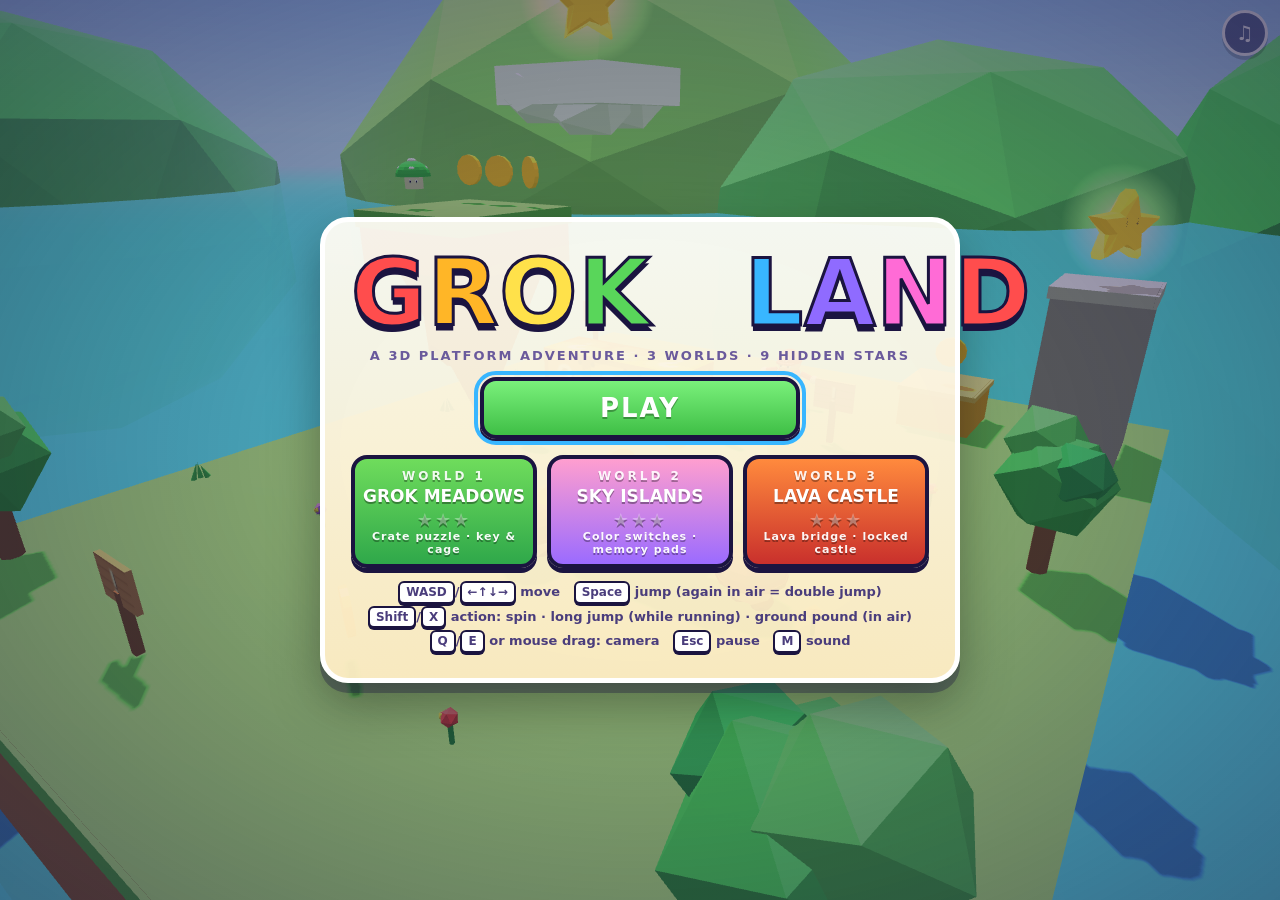
==== index.html @ f2381b89 "Grok Land: 3D platformer" ====
<!DOCTYPE html>
<html lang="en">
<head>
  <meta charset="UTF-8" />
  <meta name="viewport" content="width=device-width, initial-scale=1, maximum-scale=1, user-scalable=no, viewport-fit=cover" />
  <meta name="apple-mobile-web-app-capable" content="yes" />
  <meta name="mobile-web-app-capable" content="yes" />
  <meta name="apple-mobile-web-app-status-bar-style" content="black-translucent" />
  <meta name="theme-color" content="#4fb6ff" />
  <title>GROK LAND</title>
  <link rel="stylesheet" href="style.css" />
  <link rel="icon" href="data:image/svg+xml,%3Csvg xmlns='http://www.w3.org/2000/svg' viewBox='0 0 64 64'%3E%3Crect width='64' height='64' rx='14' fill='%234fb6ff'/%3E%3Cpath d='M32 6l7.6 16.4 17.9 2-13.3 12.1 3.7 17.6L32 45.2 16.1 54.1l3.7-17.6L6.5 24.4l17.9-2z' fill='%23ffd23f' stroke='%23c77700' stroke-width='3'/%3E%3C/svg%3E" />
</head>
<body>
  <canvas id="c"></canvas>

  <div id="hud" class="hidden">
    <div id="hud-left">
      <div id="hearts"><span class="heart on">&#9829;</span><span class="heart on">&#9829;</span><span class="heart on">&#9829;</span></div>
      <div class="pill" id="lives-pill"><span class="face-ico"></span><span class="x">&times;</span><b id="lives">5</b></div>
    </div>
    <div id="hud-right">
      <div class="pill"><span class="coin-ico"></span><b id="coins">0</b></div>
      <div class="pill"><span class="star-ico">&#9733;</span><b id="stars">0</b><span class="dim">/3</span></div>
      <div class="pill hidden" id="key-pill"><span class="key-ico"><svg viewBox="0 0 32 16" width="30" height="15"><circle cx="7" cy="8" r="5.5" fill="none" stroke="#ffd23f" stroke-width="3.5"/><path d="M12 8h17M24 8v5M28 8v4" stroke="#ffd23f" stroke-width="3.5" stroke-linecap="round"/></svg></span>KEY</div>
    </div>
    <div id="level-name"></div>
    <div id="toast"></div>
    <div id="banner"><div id="banner-sub"></div><div id="banner-title"></div></div>
  </div>

  <button id="pause-btn" class="hidden" type="button" aria-label="Pause">II</button>
  <button id="mute-btn" type="button" aria-label="Toggle sound" title="Sound (M)">&#9835;</button>

  <div id="touch-ui" class="hidden">
    <div id="joy-zone"><div id="joy-base"><div id="joy-stick"></div></div></div>
    <div id="cam-zone"></div>
    <div id="touch-btns">
      <button type="button" id="btn-action">ACTION</button>
      <button type="button" id="btn-jump">JUMP</button>
    </div>
  </div>

  <div id="fade"></div>

  <div id="overlay" class="show">
    <div class="card" id="title-card">
      <div class="logo" aria-label="GROK LAND">
        <span style="--c:#ff4d4d">G</span><span style="--c:#ffb627">R</span><span style="--c:#ffe14a">O</span><span style="--c:#59d65a">K</span>
        <span class="sp"></span>
        <span style="--c:#38b6ff">L</span><span style="--c:#8f6bff">A</span><span style="--c:#ff6bd6">N</span><span style="--c:#ff4d4d">D</span>
      </div>
      <p class="tag">A 3D PLATFORM ADVENTURE &middot; 3 WORLDS &middot; 9 HIDDEN STARS</p>
      <button id="play-btn" type="button" class="btn primary">PLAY</button>
      <div id="level-select"></div>
      <div class="controls desk-only">
        <div><kbd>WASD</kbd>/<kbd>&larr;&uarr;&darr;&rarr;</kbd> move &nbsp; <kbd>Space</kbd> jump (again in air = double jump)</div>
        <div><kbd>Shift</kbd>/<kbd>X</kbd> action: spin &middot; long jump (while running) &middot; ground pound (in air)</div>
        <div><kbd>Q</kbd>/<kbd>E</kbd> or mouse drag: camera &nbsp; <kbd>Esc</kbd> pause &nbsp; <kbd>M</kbd> sound</div>
      </div>
      <div class="controls touch-only">
        <div>Left stick: move &middot; <b>JUMP</b> (tap again in air = double jump)</div>
        <div><b>ACTION</b>: spin &middot; long jump while running &middot; ground pound in air</div>
        <div>Drag on the right side to turn the camera</div>
      </div>
    </div>

    <div class="card hidden" id="pause-card">
      <h2>PAUSED</h2>
      <button id="resume-btn" type="button" class="btn primary">RESUME</button>
      <button id="restart-btn" type="button" class="btn">RESTART LEVEL</button>
      <button id="pause-title-btn" type="button" class="btn ghost">TITLE SCREEN</button>
      <p class="small" id="pause-tip"></p>
    </div>

    <div class="card hidden" id="complete-card">
      <p class="kicker" id="complete-kicker">WORLD 1</p>
      <h2 id="complete-title">COURSE CLEAR!</h2>
      <div id="complete-stars" class="big-stars"></div>
      <div class="stats" id="complete-stats"></div>
      <button id="next-btn" type="button" class="btn primary">NEXT WORLD</button>
      <button id="replay-btn" type="button" class="btn">REPLAY</button>
      <button id="complete-title-btn" type="button" class="btn ghost">TITLE SCREEN</button>
    </div>

    <div class="card hidden" id="gameover-card">
      <h2 class="bad">GAME OVER</h2>
      <p class="small">Out of lives! Grab a fresh set and try again.</p>
      <button id="retry-btn" type="button" class="btn primary">RETRY WORLD</button>
      <button id="go-title-btn" type="button" class="btn ghost">TITLE SCREEN</button>
    </div>
  </div>

  <div id="loading">LOADING GROK LAND&hellip;</div>

  <script src="three.min.js"></script>
  <script src="game.js"></script>
</body>
</html>
---- style.css ----
:root {
  --ink: #1b1440;
  --paper: #fffdf5;
  --gold: #ffd23f;
  --red: #ff4d4d;
  --blue: #38b6ff;
  --green: #59d65a;
  --purple: #8f6bff;
  --safe-t: env(safe-area-inset-top, 0px);
  --safe-b: env(safe-area-inset-bottom, 0px);
  --safe-l: env(safe-area-inset-left, 0px);
  --safe-r: env(safe-area-inset-right, 0px);
}
* { box-sizing: border-box; margin: 0; padding: 0; }
html, body {
  width: 100%; height: 100%; overflow: hidden;
  background: #4fb6ff; color: var(--paper);
  font-family: "Arial Rounded MT Bold", "Trebuchet MS", "Nunito", "Segoe UI", system-ui, sans-serif;
  font-weight: 800;
  touch-action: none; user-select: none; -webkit-user-select: none;
  -webkit-tap-highlight-color: transparent; -webkit-touch-callout: none;
}
canvas#c { display: block; position: fixed; inset: 0; width: 100%; height: 100%; }
.hidden { display: none !important; }

/* ---------- HUD ---------- */
#hud { position: fixed; inset: 0; pointer-events: none; z-index: 5; }
#hud-left, #hud-right {
  position: absolute; top: calc(10px + var(--safe-t));
  display: flex; flex-direction: column; gap: 8px;
}
#hud-left { left: calc(12px + var(--safe-l)); align-items: flex-start; }
#hud-right { right: calc(66px + var(--safe-r)); align-items: flex-end; }
.pill {
  display: inline-flex; align-items: center; gap: 7px;
  background: rgba(27, 20, 64, .55);
  border: 3px solid rgba(255,255,255,.9);
  border-radius: 999px; padding: 4px 14px 4px 8px;
  font-size: 22px; line-height: 1; color: #fff;
  text-shadow: 0 2px 0 rgba(0,0,0,.35);
  box-shadow: 0 4px 0 rgba(0,0,0,.18);
}
.pill b { min-width: 22px; }
.pill .dim { opacity: .7; font-size: 16px; }
.pill .x { opacity: .8; font-size: 18px; }
#hearts { display: flex; gap: 3px; }
.heart {
  font-size: 36px; line-height: 1; color: #ff3b5c;
  text-shadow: 0 0 0 #fff, 0 3px 0 #9b1030, -2px -2px 0 #fff, 2px -2px 0 #fff, -2px 2px 0 #fff, 2px 2px 0 #fff;
  transition: transform .2s;
}
.heart.off { color: #3b2f63; text-shadow: -2px -2px 0 #fff, 2px -2px 0 #fff, -2px 2px 0 #fff, 2px 2px 0 #fff; opacity: .75; }
.heart.pop { animation: heartpop .35s; }
@keyframes heartpop { 50% { transform: scale(1.45); } }
.coin-ico {
  width: 22px; height: 22px; border-radius: 50%;
  background: radial-gradient(circle at 35% 35%, #fff6b0 0 18%, #ffd23f 20% 60%, #e09a00 62%);
  border: 2px solid #9a6200; display: inline-block;
}
.star-ico { color: var(--gold); font-size: 26px; text-shadow: 0 2px 0 #b06d00; }
.face-ico {
  width: 24px; height: 24px; border-radius: 50%; display: inline-block;
  background: radial-gradient(circle at 36% 58%, #222 0 7%, transparent 8%), radial-gradient(circle at 64% 58%, #222 0 7%, transparent 8%), linear-gradient(#ff4d4d 0 42%, #ffc996 42%);
  border: 2px solid #fff;
}
.key-ico { display: inline-flex; }
#key-pill { color: var(--gold); animation: keyglow 1.2s infinite alternate; }
@keyframes keyglow { to { box-shadow: 0 0 16px 2px rgba(255,210,63,.8); } }
.bump { animation: bump .25s; }
@keyframes bump { 50% { transform: scale(1.25); } }

#level-name {
  position: absolute; left: 50%; transform: translateX(-50%);
  top: calc(12px + var(--safe-t));
  font-size: 15px; letter-spacing: 3px; color: #fff; opacity: .9;
  text-shadow: 0 2px 0 rgba(0,0,0,.4); white-space: nowrap;
}
#toast {
  position: absolute; left: 50%; bottom: calc(22% + var(--safe-b));
  transform: translate(-50%, 20px); max-width: min(620px, 88vw);
  background: rgba(27,20,64,.82); border: 3px solid #fff; border-radius: 18px;
  padding: 12px 20px; font-size: 18px; line-height: 1.35; text-align: center; color: #fff;
  opacity: 0; transition: opacity .25s, transform .25s;
  box-shadow: 0 6px 0 rgba(0,0,0,.2);
}
#toast.show { opacity: 1; transform: translate(-50%, 0); }
#toast b { color: var(--gold); }
#banner {
  position: absolute; left: 0; right: 0; top: 30%; text-align: center;
  opacity: 0; transform: scale(.7); transition: opacity .35s, transform .35s cubic-bezier(.2,1.6,.4,1);
}
#banner.show { opacity: 1; transform: scale(1); }
#banner-sub { font-size: 20px; letter-spacing: 6px; color: #fff; text-shadow: 0 3px 0 rgba(0,0,0,.35); }
#banner-title {
  font-size: clamp(36px, 8vw, 78px); color: var(--gold); letter-spacing: 2px;
  -webkit-text-stroke: 3px #3a1d00; text-shadow: 0 6px 0 #3a1d00, 0 10px 24px rgba(0,0,0,.35);
}

#pause-btn, #mute-btn {
  position: fixed; z-index: 12;
  top: calc(10px + var(--safe-t));
  width: 46px; height: 46px; border-radius: 50%;
  border: 3px solid #fff; background: rgba(27,20,64,.55); color: #fff;
  font: inherit; font-size: 18px; cursor: pointer;
  box-shadow: 0 4px 0 rgba(0,0,0,.2);
}
#pause-btn { right: calc(12px + var(--safe-r)); }
#mute-btn { right: calc(12px + var(--safe-r)); top: calc(64px + var(--safe-t)); font-size: 20px; }
#mute-btn.off { opacity: .5; text-decoration: line-through; }
body.title-mode #mute-btn { top: calc(10px + var(--safe-t)); }

#fade { position: fixed; inset: 0; background: #1b1440; opacity: 0; pointer-events: none; z-index: 15; transition: opacity .28s; }
#fade.on { opacity: 1; }

#loading {
  position: fixed; inset: 0; display: flex; align-items: center; justify-content: center;
  background: #4fb6ff; color: #fff; font-size: 24px; letter-spacing: 3px; z-index: 50;
  text-shadow: 0 3px 0 rgba(0,0,0,.3);
}

/* ---------- Touch ---------- */
#touch-ui { position: fixed; inset: 0; z-index: 8; }
#joy-zone { position: absolute; left: 0; top: 0; bottom: 0; width: 45%; }
#cam-zone { position: absolute; right: 0; top: 0; bottom: 0; width: 55%; }
#joy-base {
  position: absolute; width: 130px; height: 130px; border-radius: 50%;
  left: calc(34px + var(--safe-l)); bottom: calc(34px + var(--safe-b));
  background: rgba(255,255,255,.16); border: 3px solid rgba(255,255,255,.55);
  pointer-events: none;
}
#joy-stick {
  position: absolute; left: 50%; top: 50%; width: 60px; height: 60px; margin: -30px 0 0 -30px;
  border-radius: 50%; background: rgba(255,255,255,.75); border: 3px solid #fff;
  box-shadow: 0 4px 10px rgba(0,0,0,.25);
}
#touch-btns {
  position: absolute; right: calc(18px + var(--safe-r)); bottom: calc(22px + var(--safe-b));
  width: 200px; height: 190px; pointer-events: none;
}
#touch-btns button {
  position: absolute; pointer-events: auto; border-radius: 50%;
  font: inherit; color: #fff; letter-spacing: 1px;
  border: 4px solid #fff; box-shadow: 0 6px 0 rgba(0,0,0,.25);
  touch-action: none;
}
#btn-jump { right: 0; bottom: 0; width: 104px; height: 104px; font-size: 19px; background: rgba(89, 214, 90, .8); }
#btn-action { right: 112px; bottom: 62px; width: 80px; height: 80px; font-size: 13px; background: rgba(255, 77, 77, .8); }
#touch-btns button.down { transform: scale(.92); filter: brightness(1.2); }

/* ---------- Overlay ---------- */
#overlay {
  position: fixed; inset: 0; z-index: 20; display: none;
  align-items: center; justify-content: center; padding: 16px;
  padding-top: calc(16px + var(--safe-t)); padding-bottom: calc(16px + var(--safe-b));
  background: radial-gradient(ellipse at center, rgba(27,20,64,.25), rgba(27,20,64,.6));
  overflow-y: auto;
}
#overlay.show { display: flex; }
.card {
  background: linear-gradient(#fffdf5, #ffeec4);
  color: var(--ink); border: 5px solid #fff;
  border-radius: 28px; padding: 22px 26px 24px;
  max-width: 560px; width: 100%; text-align: center;
  box-shadow: 0 10px 0 rgba(27,20,64,.35), 0 20px 50px rgba(0,0,0,.35);
  margin: auto;
}
#title-card { background: linear-gradient(rgba(255,253,245,.94), rgba(255,238,196,.94)); max-width: 640px; }
.logo { font-size: clamp(46px, 11vw, 92px); line-height: 1; letter-spacing: 1px; margin: 4px 0 8px; white-space: nowrap; }
.logo span:not(.sp) {
  display: inline-block; color: var(--c);
  -webkit-text-stroke: 3px #1b1440;
  text-shadow: 0 6px 0 #1b1440;
  animation: bob 1.8s ease-in-out infinite;
}
.logo span:nth-child(2n) { animation-delay: -.9s; }
.logo span:nth-child(3n) { animation-delay: -.45s; }
.logo .sp { display: inline-block; width: .3em; }
@keyframes bob { 50% { transform: translateY(-7px) rotate(-3deg); } }
.tag { font-size: 13px; letter-spacing: 2px; color: #6a5a9c; margin-bottom: 14px; }
.card h2 { font-size: 40px; color: #ff9d00; -webkit-text-stroke: 2px #1b1440; text-shadow: 0 4px 0 #1b1440; margin: 4px 0 12px; }
.card h2.bad { color: var(--red); }
.kicker { font-size: 14px; letter-spacing: 4px; color: #6a5a9c; }
.small { font-size: 14px; color: #6a5a9c; margin: 8px 0 12px; line-height: 1.4; }
.btn {
  display: block; width: 100%; max-width: 320px; margin: 10px auto 0;
  font: inherit; font-size: 20px; letter-spacing: 2px; cursor: pointer;
  padding: 12px 18px; border-radius: 16px; border: 4px solid #1b1440;
  background: #fff; color: var(--ink); box-shadow: 0 5px 0 #1b1440;
  transition: transform .08s;
}
.btn:active { transform: translateY(3px); box-shadow: 0 2px 0 #1b1440; }
.btn.primary { background: linear-gradient(#7af07b, #3fbf46); color: #fff; text-shadow: 0 2px 0 rgba(0,0,0,.3); font-size: 26px; }
.btn.ghost { background: transparent; box-shadow: none; border-color: rgba(27,20,64,.35); font-size: 16px; }
.btn:focus-visible { outline: 4px solid var(--blue); outline-offset: 2px; }
#level-select { display: flex; gap: 10px; margin: 16px 0 6px; justify-content: center; flex-wrap: wrap; }
.lvl-btn {
  flex: 1 1 150px; max-width: 190px; font: inherit; cursor: pointer;
  border-radius: 16px; border: 4px solid #1b1440; padding: 10px 8px 8px;
  color: #fff; box-shadow: 0 5px 0 #1b1440; text-shadow: 0 2px 0 rgba(0,0,0,.35);
}
.lvl-btn:active { transform: translateY(3px); box-shadow: 0 2px 0 #1b1440; }
.lvl-btn .n { font-size: 12px; letter-spacing: 3px; opacity: .9; }
.lvl-btn .t { font-size: 17px; margin: 3px 0; }
.lvl-btn .s { font-size: 18px; letter-spacing: 2px; color: var(--gold); }
.lvl-btn .s .no { color: rgba(255,255,255,.35); }
.lvl-btn .c { font-size: 11px; letter-spacing: 1px; opacity: .95; min-height: 13px; }
.lvl-0 { background: linear-gradient(#6fdc5c, #2fa84a); }
.lvl-1 { background: linear-gradient(#ff9ecf, #9b6bff); }
.lvl-2 { background: linear-gradient(#ff8a3d, #c9302c); }
.controls { font-size: 13px; color: #4a3d7c; line-height: 1.9; margin-top: 12px; }
kbd {
  display: inline-block; min-width: 22px; padding: 1px 6px; border-radius: 6px;
  background: #fff; border: 2px solid #1b1440; box-shadow: 0 2px 0 #1b1440;
  font: inherit; font-size: 12px; line-height: 1.4;
}
.touch-only { display: none; }
body.touch .touch-only { display: block; }
body.touch .desk-only { display: none; }
.big-stars { font-size: 54px; letter-spacing: 6px; margin: 2px 0 8px; }
.big-stars .got { color: var(--gold); -webkit-text-stroke: 2px #8a5200; animation: starin .5s both; }
.big-stars .no { color: #d8cfb5; }
@keyframes starin { from { transform: scale(0) rotate(-90deg); display: inline-block; } }
.big-stars span { display: inline-block; }
.stats { display: grid; grid-template-columns: 1fr 1fr; gap: 6px 16px; font-size: 18px; margin: 6px auto 8px; max-width: 360px; text-align: left; }
.stats div:nth-child(2n) { text-align: right; color: #ff7a00; }
#pause-tip { margin-top: 14px; }

@media (max-height: 520px) {
  .card { padding: 12px 18px 14px; }
  .logo { font-size: 44px; margin: 0 0 4px; }
  .btn { padding: 8px 14px; margin-top: 7px; }
  .btn.primary { font-size: 20px; }
  .controls { line-height: 1.6; margin-top: 6px; }
  #level-select { margin: 8px 0 2px; }
  .lvl-btn { padding: 6px 6px 5px; }
  .card h2 { font-size: 30px; margin-bottom: 6px; }
  .big-stars { font-size: 40px; }
  .heart { font-size: 28px; }
  .pill { font-size: 18px; }
}
@media (max-width: 520px) {
  .pill { font-size: 18px; padding: 3px 11px 3px 6px; }
  .heart { font-size: 30px; }
  #level-name { display: none; }
  #toast { font-size: 15px; }
}
@media (max-height: 700px) and (min-height: 521px) {
  .card { padding: 16px 22px 18px; }
  .logo { font-size: clamp(44px, 9vw, 72px); }
  .btn { padding: 10px 16px; margin-top: 8px; }
  .big-stars { font-size: 44px; margin: 0 0 4px; }
  .card h2 { font-size: 34px; margin-bottom: 8px; }
  .stats { font-size: 16px; }
}
body.touch #toast { bottom: auto; top: calc(60px + var(--safe-t)); transform: translate(-50%, -20px); max-width: min(560px, 62vw); font-size: 15px; padding: 9px 14px; }
body.touch #toast.show { transform: translate(-50%, 0); }
body.touch #level-name { display: none; }
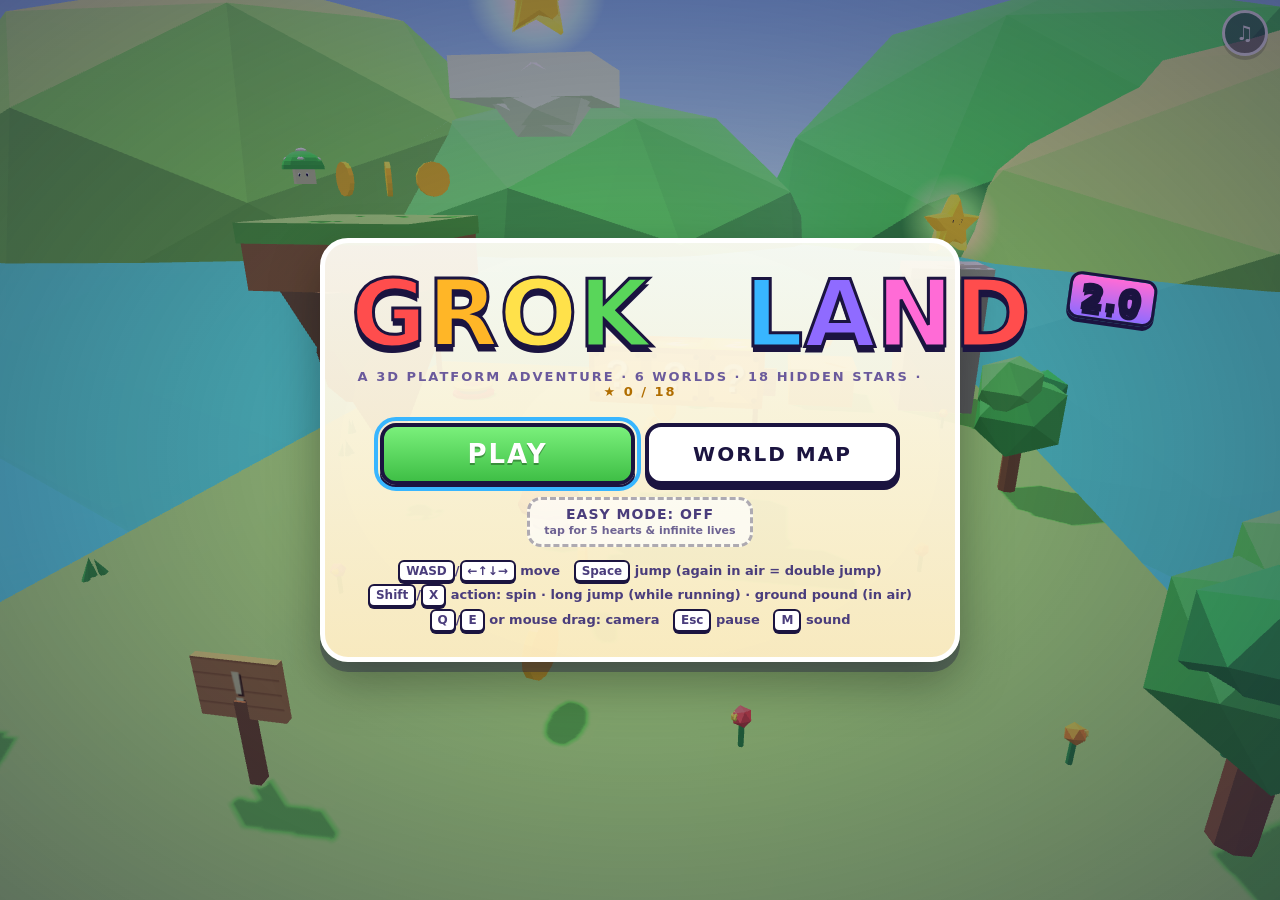
==== commit a04d4833: "Grok Land 2.0: 3 new worlds, fairer play, easy mode" ====
--- a/index.html
+++ b/index.html
@@ -7,7 +7,7 @@
   <meta name="mobile-web-app-capable" content="yes" />
   <meta name="apple-mobile-web-app-status-bar-style" content="black-translucent" />
   <meta name="theme-color" content="#4fb6ff" />
-  <title>GROK LAND</title>
+  <title>GROK LAND 2.0</title>
   <link rel="stylesheet" href="style.css" />
   <link rel="icon" href="data:image/svg+xml,%3Csvg xmlns='http://www.w3.org/2000/svg' viewBox='0 0 64 64'%3E%3Crect width='64' height='64' rx='14' fill='%234fb6ff'/%3E%3Cpath d='M32 6l7.6 16.4 17.9 2-13.3 12.1 3.7 17.6L32 45.2 16.1 54.1l3.7-17.6L6.5 24.4l17.9-2z' fill='%23ffd23f' stroke='%23c77700' stroke-width='3'/%3E%3C/svg%3E" />
 </head>
@@ -49,10 +49,14 @@
         <span style="--c:#ff4d4d">G</span><span style="--c:#ffb627">R</span><span style="--c:#ffe14a">O</span><span style="--c:#59d65a">K</span>
         <span class="sp"></span>
         <span style="--c:#38b6ff">L</span><span style="--c:#8f6bff">A</span><span style="--c:#ff6bd6">N</span><span style="--c:#ff4d4d">D</span>
+        <span class="v2" id="v2-badge">2.0</span>
       </div>
-      <p class="tag">A 3D PLATFORM ADVENTURE &middot; 3 WORLDS &middot; 9 HIDDEN STARS</p>
-      <button id="play-btn" type="button" class="btn primary">PLAY</button>
-      <div id="level-select"></div>
+      <p class="tag">A 3D PLATFORM ADVENTURE &middot; 6 WORLDS &middot; 18 HIDDEN STARS &middot; <span class="tstars">&#9733; <b id="title-stars">0 / 18</b></span></p>
+      <div class="title-btns">
+        <button id="play-btn" type="button" class="btn primary">PLAY</button>
+        <button id="map-btn" type="button" class="btn">WORLD MAP</button>
+      </div>
+      <button id="easy-btn" type="button" class="easy-btn">EASY MODE: <b>OFF</b></button>
       <div class="controls desk-only">
         <div><kbd>WASD</kbd>/<kbd>&larr;&uarr;&darr;&rarr;</kbd> move &nbsp; <kbd>Space</kbd> jump (again in air = double jump)</div>
         <div><kbd>Shift</kbd>/<kbd>X</kbd> action: spin &middot; long jump (while running) &middot; ground pound (in air)</div>
@@ -62,6 +66,20 @@
         <div>Left stick: move &middot; <b>JUMP</b> (tap again in air = double jump)</div>
         <div><b>ACTION</b>: spin &middot; long jump while running &middot; ground pound in air</div>
         <div>Drag on the right side to turn the camera</div>
+      </div>
+    </div>
+
+    <div class="card hidden" id="map-card">
+      <div class="map-head"><p class="kicker">WORLD MAP</p><span id="map-total" class="map-total"></span></div>
+      <div id="world-map"></div>
+      <div id="map-info">
+        <div id="map-name"></div>
+        <div id="map-blurb"></div>
+        <div id="map-stars"></div>
+      </div>
+      <div class="btn-row">
+        <button id="map-play" type="button" class="btn primary">PLAY &#9654;</button>
+        <button id="map-back" type="button" class="btn ghost">BACK</button>
       </div>
     </div>
 
@@ -79,7 +97,10 @@
       <div id="complete-stars" class="big-stars"></div>
       <div class="stats" id="complete-stats"></div>
       <button id="next-btn" type="button" class="btn primary">NEXT WORLD</button>
-      <button id="replay-btn" type="button" class="btn">REPLAY</button>
+      <div class="btn-row">
+        <button id="replay-btn" type="button" class="btn">REPLAY</button>
+        <button id="complete-map-btn" type="button" class="btn">WORLD MAP</button>
+      </div>
       <button id="complete-title-btn" type="button" class="btn ghost">TITLE SCREEN</button>
     </div>
 
--- a/style.css
+++ b/style.css
@@ -255,3 +255,81 @@
 body.touch #toast { bottom: auto; top: calc(60px + var(--safe-t)); transform: translate(-50%, -20px); max-width: min(560px, 62vw); font-size: 15px; padding: 9px 14px; }
 body.touch #toast.show { transform: translate(-50%, 0); }
 body.touch #level-name { display: none; }
+
+/* ---------- 2.0 ---------- */
+.logo .v2 {
+  display: inline-block; vertical-align: top; margin-left: .12em;
+  font-size: .36em; line-height: 1; padding: .14em .3em .1em; border-radius: .35em;
+  background: linear-gradient(#ff6bd6, #8f6bff); color: #fff;
+  border: 3px solid #1b1440; box-shadow: 0 4px 0 #1b1440;
+  transform: rotate(8deg) translateY(.2em); -webkit-text-stroke: 0; text-shadow: 0 2px 0 rgba(0,0,0,.35);
+  animation: none;
+}
+.tstars { color: #b06d00; white-space: nowrap; }
+.title-btns { display: flex; gap: 10px; justify-content: center; max-width: 520px; margin: 0 auto; }
+.title-btns .btn { flex: 1 1 0; margin-left: 0; margin-right: 0; }
+.btn-row { display: flex; gap: 10px; justify-content: center; max-width: 520px; margin: 0 auto; }
+.btn-row .btn { flex: 1 1 0; margin-left: 0; margin-right: 0; }
+.easy-btn {
+  display: block; margin: 12px auto 0; font: inherit; cursor: pointer; color: #4a3d7c;
+  background: rgba(255,255,255,.7); border: 3px dashed rgba(27,20,64,.35); border-radius: 14px;
+  padding: 6px 14px; font-size: 14px; letter-spacing: 1px; line-height: 1.25;
+}
+.easy-btn small { display: block; font-size: 11px; letter-spacing: 0; opacity: .8; }
+.easy-btn.on { background: linear-gradient(#bff5c0, #7fe080); border: 3px solid #2fa84a; color: #14501f; }
+.map-head { display: flex; justify-content: space-between; align-items: center; }
+.map-total { font-size: 15px; color: #b06d00; }
+#map-card { max-width: 720px; }
+#world-map {
+  position: relative; height: 210px; margin: 8px 0 6px; border-radius: 18px; overflow: hidden;
+  background:
+    radial-gradient(circle at 12% 80%, #8fe07a 0 14%, transparent 15%),
+    radial-gradient(circle at 26% 30%, #ffc2e6 0 13%, transparent 14%),
+    radial-gradient(circle at 42% 75%, #ff8a5c 0 13%, transparent 14%),
+    radial-gradient(circle at 58% 28%, #e8f6ff 0 13%, transparent 14%),
+    radial-gradient(circle at 74% 72%, #6a4aa8 0 13%, transparent 14%),
+    radial-gradient(circle at 90% 30%, #e0a85a 0 13%, transparent 14%),
+    linear-gradient(#7fd0ff, #4fa8e8);
+  border: 4px solid #1b1440; box-shadow: inset 0 0 30px rgba(27,20,64,.25);
+}
+.map-path { position: absolute; inset: 0; width: 100%; height: 100%; }
+.map-path path { fill: none; stroke: #fffdf5; stroke-width: 1.6; stroke-dasharray: 2.4 2; vector-effect: non-scaling-stroke; stroke-width: 5px; stroke-dasharray: 10 8; stroke-linecap: round; }
+.map-node {
+  position: absolute; transform: translate(-50%, -50%); width: 58px; height: 58px; border-radius: 50%;
+  font: inherit; cursor: pointer; color: #fff; background: var(--nc);
+  border: 4px solid #1b1440; box-shadow: 0 5px 0 #1b1440; padding: 0;
+  display: flex; flex-direction: column; align-items: center; justify-content: center; line-height: 1;
+  text-shadow: 0 2px 0 rgba(0,0,0,.35);
+}
+.map-node .num { font-size: 22px; }
+.map-node .ms { font-size: 10px; letter-spacing: 0; color: var(--gold); margin-top: 2px; }
+.map-node .ms .no { color: rgba(255,255,255,.45); }
+.map-node.sel { outline: 4px solid #ffd23f; outline-offset: 3px; transform: translate(-50%, -50%) scale(1.12); }
+.map-node .new { position: absolute; top: -12px; right: -16px; background: #ff3b5c; color: #fff; font-size: 10px; padding: 2px 5px; border-radius: 8px; border: 2px solid #fff; letter-spacing: 1px; }
+.map-node .ok { position: absolute; bottom: -8px; right: -8px; background: #3fbf46; width: 20px; height: 20px; border-radius: 50%; border: 2px solid #fff; font-size: 11px; display: flex; align-items: center; justify-content: center; }
+.map-hero {
+  position: absolute; width: 26px; height: 26px; margin: -52px 0 0 -13px; border-radius: 50%; pointer-events: none;
+  background: radial-gradient(circle at 36% 58%, #222 0 7%, transparent 8%), radial-gradient(circle at 64% 58%, #222 0 7%, transparent 8%), linear-gradient(#ff4d4d 0 42%, #ffc996 42%);
+  border: 3px solid #fff; box-shadow: 0 3px 0 rgba(0,0,0,.3); animation: bob 1s ease-in-out infinite;
+}
+#map-info { min-height: 58px; }
+#map-name { font-size: 20px; color: #1b1440; }
+#map-blurb { font-size: 13px; color: #6a5a9c; margin: 2px 0; }
+#map-stars { font-size: 22px; letter-spacing: 3px; }
+#map-stars .got { color: var(--gold); -webkit-text-stroke: 1px #8a5200; }
+#map-stars .no { color: #d8cfb5; }
+#map-stars .bt { font-size: 13px; letter-spacing: 1px; color: #6a5a9c; vertical-align: middle; }
+@media (max-height: 520px) {
+  #world-map { height: 150px; margin: 4px 0 2px; }
+  .map-node { width: 46px; height: 46px; }
+  .map-node .num { font-size: 18px; }
+  #map-info { min-height: 0; }
+  #map-name { font-size: 16px; }
+  #map-blurb { font-size: 12px; margin: 0; }
+  #map-stars { font-size: 17px; }
+  .easy-btn { margin-top: 6px; padding: 4px 12px; font-size: 13px; }
+  .easy-btn small { display: none; }
+  .tag { margin-bottom: 8px; }
+  #title-card .controls { display: none; }
+  .stats { gap: 2px 16px; font-size: 15px; }
+}
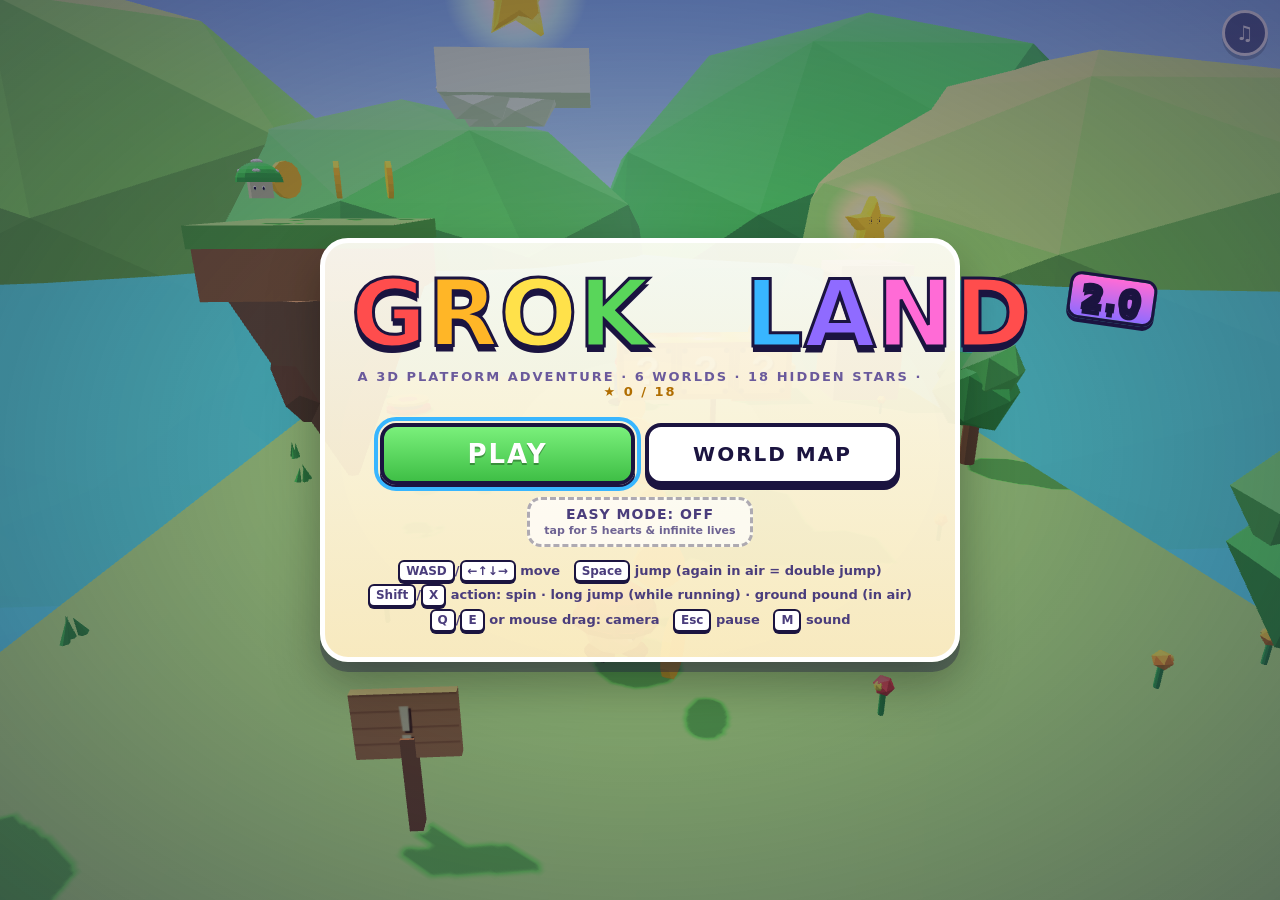
==== commit fc79ee1d: "Online multiplayer update" ====
--- a/index.html
+++ b/index.html
@@ -41,6 +41,8 @@
     </div>
   </div>
 
+  <div id="mp-arrows"></div>
+  <div id="mp-notice"></div>
   <div id="fade"></div>
 
   <div id="overlay" class="show">
@@ -104,6 +106,14 @@
       <button id="complete-title-btn" type="button" class="btn ghost">TITLE SCREEN</button>
     </div>
 
+    <div class="card hidden" id="mp-card">
+      <p class="kicker" id="mp-kicker">CO-OP</p>
+      <h2 id="mp-title">CO-OP</h2>
+      <p class="small" id="mp-msg"></p>
+      <div id="mp-roster"></div>
+      <div id="mp-btns"></div>
+    </div>
+
     <div class="card hidden" id="gameover-card">
       <h2 class="bad">GAME OVER</h2>
       <p class="small">Out of lives! Grab a fresh set and try again.</p>
@@ -115,6 +125,7 @@
   <div id="loading">LOADING GROK LAND&hellip;</div>
 
   <script src="three.min.js"></script>
+  <script src="grok-net.js"></script>
   <script src="game.js"></script>
 </body>
 </html>
--- a/style.css
+++ b/style.css
@@ -333,3 +333,36 @@
   #title-card .controls { display: none; }
   .stats { gap: 2px 16px; font-size: 15px; }
 }
+
+/* ---------- online co-op (only with ?mp= from the Grok Arcade lobby) ---------- */
+body.mp #level-name { top: calc(40px + var(--safe-t)); }
+body.mp #hud-left, body.mp #hud-right { top: calc(36px + var(--safe-t)); }
+body.mp.touch #toast { top: calc(96px + var(--safe-t)); }
+#mp-arrows { position: fixed; inset: 0; pointer-events: none; z-index: 6; }
+.mp-arrow { position: absolute; left: 0; top: 0; width: 0; height: 0; }
+.mp-arrow.hidden { display: none; }
+.mp-arrow i {
+  position: absolute; left: 0; top: 0; width: 0; height: 0;
+  border-top: 17px solid transparent; border-bottom: 17px solid transparent; border-left: 30px solid var(--c, #3ff0ff);
+  filter: drop-shadow(0 0 2px #1b1440) drop-shadow(0 2px 0 #1b1440);
+}
+.mp-arrow span {
+  position: absolute; left: 0; top: 22px; transform: translateX(-50%);
+  background: rgba(27,20,64,.85); color: #fff; border: 2px solid var(--c, #3ff0ff); border-radius: 12px;
+  padding: 2px 9px; font-size: 14px; letter-spacing: 1px; white-space: nowrap;
+}
+.mp-dot { display: inline-block; width: 14px; height: 14px; border-radius: 50%; border: 2px solid #1b1440; margin-right: 7px; vertical-align: -1px; }
+#mp-roster { display: flex; flex-wrap: wrap; gap: 8px; justify-content: center; margin: 4px 0 6px; }
+.mp-pl { background: rgba(255,255,255,.8); border: 3px solid #1b1440; border-radius: 14px; padding: 5px 12px; font-size: 18px; }
+.mp-pl small { font-size: 11px; color: #6a5a9c; letter-spacing: 1px; }
+.mp-note { font-size: 17px; color: #4a3d7c; margin: 12px 0 4px; }
+.mp-note.hidden { display: none; }
+#complete-card .btn.hidden { display: none; }
+#mp-notice {
+  position: fixed; left: 50%; top: calc(38px + var(--safe-t)); transform: translate(-50%, -10px); z-index: 25;
+  background: rgba(27,20,64,.9); color: #fff; border: 3px solid #3ff0ff; border-radius: 16px;
+  padding: 7px 16px; font-size: 17px; text-align: center; max-width: 88vw; pointer-events: none;
+  opacity: 0; transition: opacity .25s, transform .25s;
+}
+#mp-notice.show { opacity: 1; transform: translate(-50%, 0); }
+#mp-notice b { color: #ffe14d; }
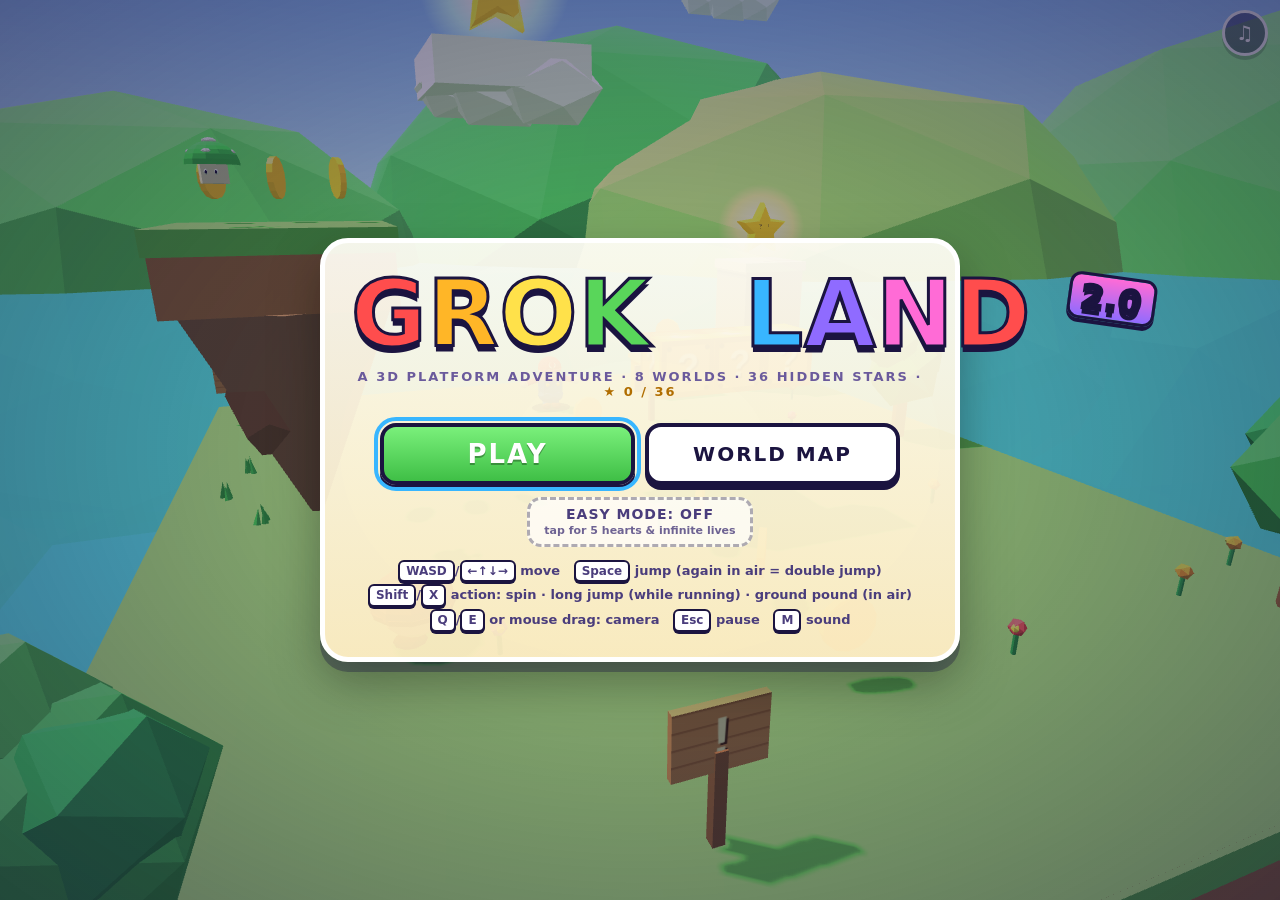
==== commit 5aa2520b: "WIP: worlds 7 & 8 (6 levels)" ====
--- a/index.html
+++ b/index.html
@@ -53,7 +53,7 @@
         <span style="--c:#38b6ff">L</span><span style="--c:#8f6bff">A</span><span style="--c:#ff6bd6">N</span><span style="--c:#ff4d4d">D</span>
         <span class="v2" id="v2-badge">2.0</span>
       </div>
-      <p class="tag">A 3D PLATFORM ADVENTURE &middot; 6 WORLDS &middot; 18 HIDDEN STARS &middot; <span class="tstars">&#9733; <b id="title-stars">0 / 18</b></span></p>
+      <p class="tag">A 3D PLATFORM ADVENTURE &middot; 8 WORLDS &middot; 36 HIDDEN STARS &middot; <span class="tstars">&#9733; <b id="title-stars">0 / 36</b></span></p>
       <div class="title-btns">
         <button id="play-btn" type="button" class="btn primary">PLAY</button>
         <button id="map-btn" type="button" class="btn">WORLD MAP</button>
--- a/style.css
+++ b/style.css
@@ -366,3 +366,13 @@
 }
 #mp-notice.show { opacity: 1; transform: translate(-50%, 0); }
 #mp-notice b { color: #ffe14d; }
+/* 3.0: level chips for multi-level worlds */
+#map-levels { display: flex; gap: 8px; justify-content: center; margin: 4px 0 2px; }
+#map-levels.hidden { display: none; }
+.lvl-chip { font: inherit; cursor: pointer; color: #1b1440; background: #fff7dc; border: 3px solid #1b1440; border-radius: 12px; padding: 3px 10px; font-size: 15px; box-shadow: 0 3px 0 #1b1440; }
+.lvl-chip small { font-size: 10px; color: var(--gold); letter-spacing: 0; }
+.lvl-chip small .no { color: #d8cfb5; }
+.lvl-chip.sel { background: #ffd23f; outline: 3px solid #ff9d00; }
+.lvl-chip.cleared { background: #c8f5c0; }
+.lvl-chip.cleared.sel { background: #ffd23f; }
+@media (max-height: 520px) { .lvl-chip { font-size: 13px; padding: 1px 8px; } #map-levels { margin: 2px 0 0; } }
